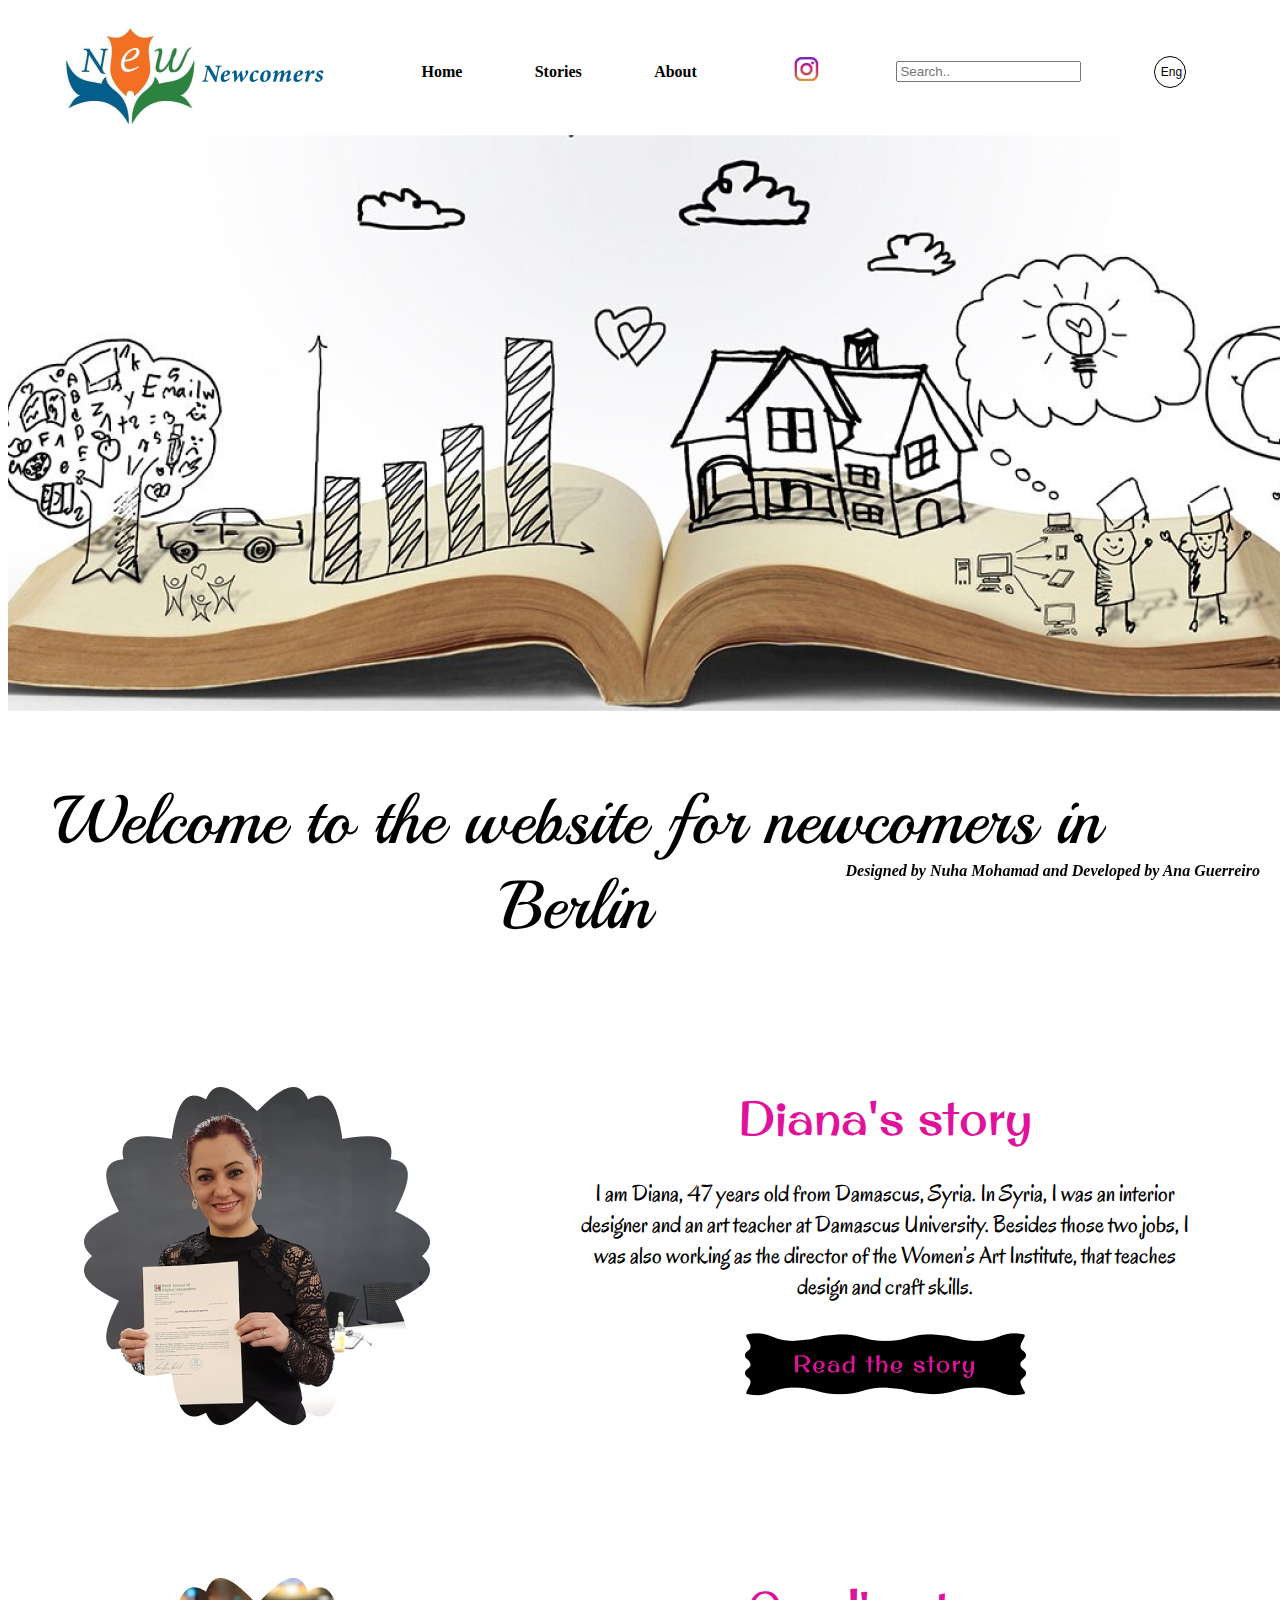
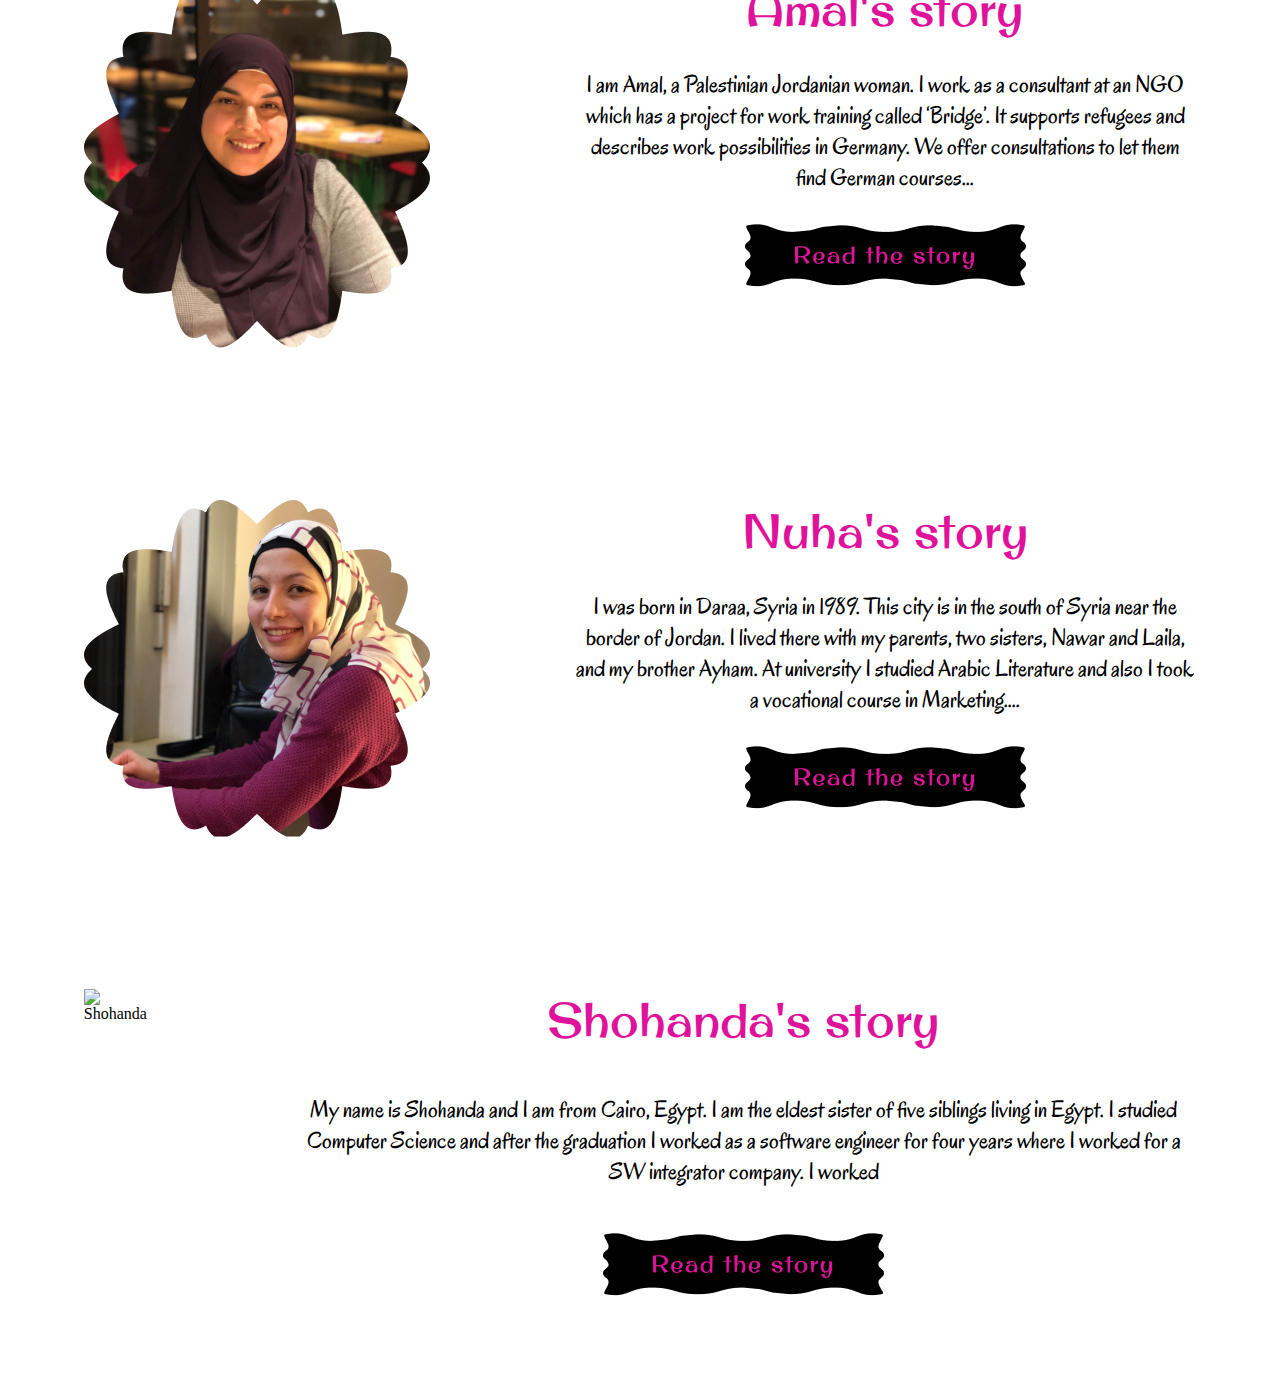
==== index.html @ a13de8ef "added nuha surname" ====
<!DOCTYPE html>
<html>

<head>
  <meta charset="utf-8">
  <title>Newcomers to Berlin</title>
  <meta name="viewport" content="width=device-width, initial-scale=1">
  <link href="https://fonts.googleapis.com/css?family=Playball" rel="stylesheet">
  <link href="https://fonts.googleapis.com/css?family=Original+Surfer&display=swap" rel="stylesheet">
  <link href="https://fonts.googleapis.com/css?family=Oregano|Original+Surfer&display=swap" rel="stylesheet">
  <link rel="shortcut icon" href="../images/logo3.jpg" type="image/x-icon">
  <link rel="stylesheet" href="../css/styles.css">
  <link rel="stylesheet" href="https://use.fontawesome.com/releases/v5.8.1/css/all.css" integrity="sha384-50oBUHEmvpQ+1lW4y57PTFmhCaXp0ML5d60M1M7uH2+nqUivzIebhndOJK28anvf" crossorigin="anonymous">
  <script language="javascript">

  </script>
</head>

<body>
  <header>
    <div class="nav">
      <div class="logo"><img src="../images/logo.png" alt="Newcomers"> </div>
      <div>Home</div>
      <div>Stories</div>
      <div>About</div>
      <div class="media">
        <i class="fab fa-facebook-square" data-fa-transform="grow-6"></i>
        <i class="fab fa-twitter"></i>
        <img class="inst" src="../images/instagram.png">
      </div>
      <input class="search" type="text" placeholder="Search..">
      <button class="language">Eng </button>
    </div>
  </header>


  <div class="main">
    <img src="../images/main.png" alt="Open book">
  </div>
  <div class="Welcome">Welcome to the website for newcomers in Berlin</div>
  <div class="story"><img src="../images/diana.png" alt="Diana with certificate">
    <div class="content">
      <div class="title">Diana's story</div>
      <div class="text">I am Diana, 47 years old from Damascus, Syria. In Syria,
        I was an interior designer and an art teacher at Damascus University. Besides those two jobs,
        I was also working as the director of the Women’s Art Institute, that teaches design and craft skills.</div>
      <div class="read"><a href="index2.html"><img src="../images/link.png" alt="Read the full story"></a></div>
    </div>
  </div>
  <div class="story"><img src="../images/amal.png" alt="Amal">
    <div class="content">
      <div class="title">Amal's story</div>
      <div class="text"> I am Amal, a Palestinian Jordanian woman.
        I work as a consultant at an NGO which has a project for work training called ‘Bridge’.
        It supports refugees and describes work possibilities in Germany.
        We offer consultations to let them find German courses...</div>
      <div class="read"><a href="index3.html"><img src="../images/link.png" alt="Read the full story"></a></div>
    </div>
  </div>

  <div class="story"><img src="../images/nuha.png" alt="Nuha">
    <div class="content">
      <div class="title">Nuha's story</div>
      <div class="text">I was born in Daraa, Syria in 1989.
        This city is in the south of Syria near the border of Jordan.
        I lived there with my parents, two sisters, Nawar and Laila, and my brother Ayham.
        At university I studied Arabic Literature and also I took a vocational course in Marketing....</div>
      <div class="read"><a href="index4.html"><img src="../images/link.png" alt="Read the full story"></a></div>
    </div>
  </div>
  <div class="story"><img src="../images/shohanda.png" alt="Shohanda">
    <div class="content">
      <div class="title">Shohanda's story</div>
      <div class="text">My name is Shohanda and I am from Cairo, Egypt.
        I am the eldest sister of five siblings living in Egypt.
        I studied Computer Science and after the graduation I worked as a software engineer for four years where I worked for a SW integrator company.
        I worked </div>
      <div class="read"><a href="index5.html"><img src="../images/link.png" alt="Read the full story"></a></div>
    </div>
  </div>

  </div>
  <footer>
    <div class="made">Designed by Nuha Mohamad and Developed by Ana Guerreiro</div>
  </footer>
</body>

</html>
---- css/styles.css ----
.nav{
  display: flex;
  justify-content: space-around;
  font-weight: bold;
  font-family: open Sans;
  align-items: center;
  margin-right: 50px;
  max-width: 100%;
}

.Search{
  width: 84px;
  height: 26.78px;
}
.fab{
  font-size: 25px;
  margin-left: 5px;
  margin-right: 5px;
}
.fa-facebook-square{
  color: #3b5998;
}

.fa-twitter{
  color: #1da1f2;
}

.inst{
  width: 25px;
  margin-left: 5px;
  margin-right: 5px;
}

.main{
  width: 100%;
}
.Welcome {
  text-align: center;
  font-family: Playball;
  font-size: 62px;
  width: 90%;
  padding-top: 5%;
  padding-bottom: 5%;
  font-size: 68px;
}
.language
{
  width: 32px;
  height: 32px;
  border-radius: 50%;
  background-color: white;
  border: 1px solid black;
  font-size: 12px;
}
.story{

display: flex;
padding: 6%;

}
.title {
font-family: original surfer;
display: block;
align-items:flex-start;
color: #E0129B;
font-size: 48px;
}

.text {
  font-family:oregano;
  display: flex;
  align-items: flex-start;
  font-size: 24px;
  padding-top: 5%;
}

.content {
  display: block;
  text-align: center;
  padding-left: 13%;
}

.essay {
  display: block;
  text-align: center;
  padding-right: 10%;
  padding-top: 5%;
  padding-left: 9%;
  text-align: justify;
  font-size: 18px;
  width: 500px;
  font-family: original surfer;
}
.read{
  padding-top: 5%;
}

.made{
  position: fixed;
  right: 0;
  bottom: 0;
  padding: 20px;
  text-align: right;
  font-weight: bold;
  font-style: italic;
}
slider {
 border: 5px solid #E0129B
 display: block;
 width: 91%;
 height: 68%;
 background-color: white;
 overflow: hidden;
 position: absolute;
}

slider > * {
 position: absolute;
 display: block;
 width: 100%;
 height: 100%;
 border:1px solid #E0129B;
 background: #1f1f1f;
 animation: slide 12s infinite;
 overflow: hidden;
}

slide:nth-child(1){
 left: 0%;
 animation-delay: -2s;
 background-color: white;
 background-position: center;
 overflow: hidden;
}

slide:nth-child(2){
 animation-delay: 4s;
 background-color: white;

 background-position: center;
 overflow: hidden;
}

slide:nth-child(3){
 animation-delay: 6s;
 background-color: white;

 background-position: center;
 overflow: hidden;
}




slide p {
 font-family: Comfortaa;
 font-size: 70px;
 text-align: center;
 display: inline-block;
 width: 100%;
 margin-top: 340px;
 color: #fff;
}

@keyframes slide {
 0% { left: 100%; width: 100%; }
 5% { left: 0%; }
 25% { left: 0%; }
 30% { left: -100%; width: 100%; }
 30.0001% { left: -100%; width: 0%; }
 100% { left: 100%; width: 0%; }
}

#comments
{
  margin-left: 5vh;
  font-family: original surfer;
  width: 40%;
  color: #E0129B;
  height: 18vh;
  border-color: #E0129B;
  border-radius: 15px;
}

.commentbutton
{
  margin-left: 5vh;
  background-color: #E0129B;
  border-radius: 5px;
  align-items: left;
  border-color: #E0129B;
}

.others
{
  font-size: 11vh;
  font-family: original surfer;
  text-align: center;
  color: #E0129B;
}
@media screen and (min-width: 300px) and (max-width: 600px) {

  .search
  {
    display: none;
  }
  .media{
    display: none;
  }
  .language{
    display: none;
  }
  .nav{
    padding-left: 25vh;
    display:flex;

    display: center;
  }
  .main{
    width: 60%;
    height: 60%;
  }
  .Welcome {
    font-size: 40px;
    width: 90%;
    padding-left: 15vh;
  }
  .text{
    display: none;
  }

  .story{
    display: block;
    padding-left:12vh;
  }
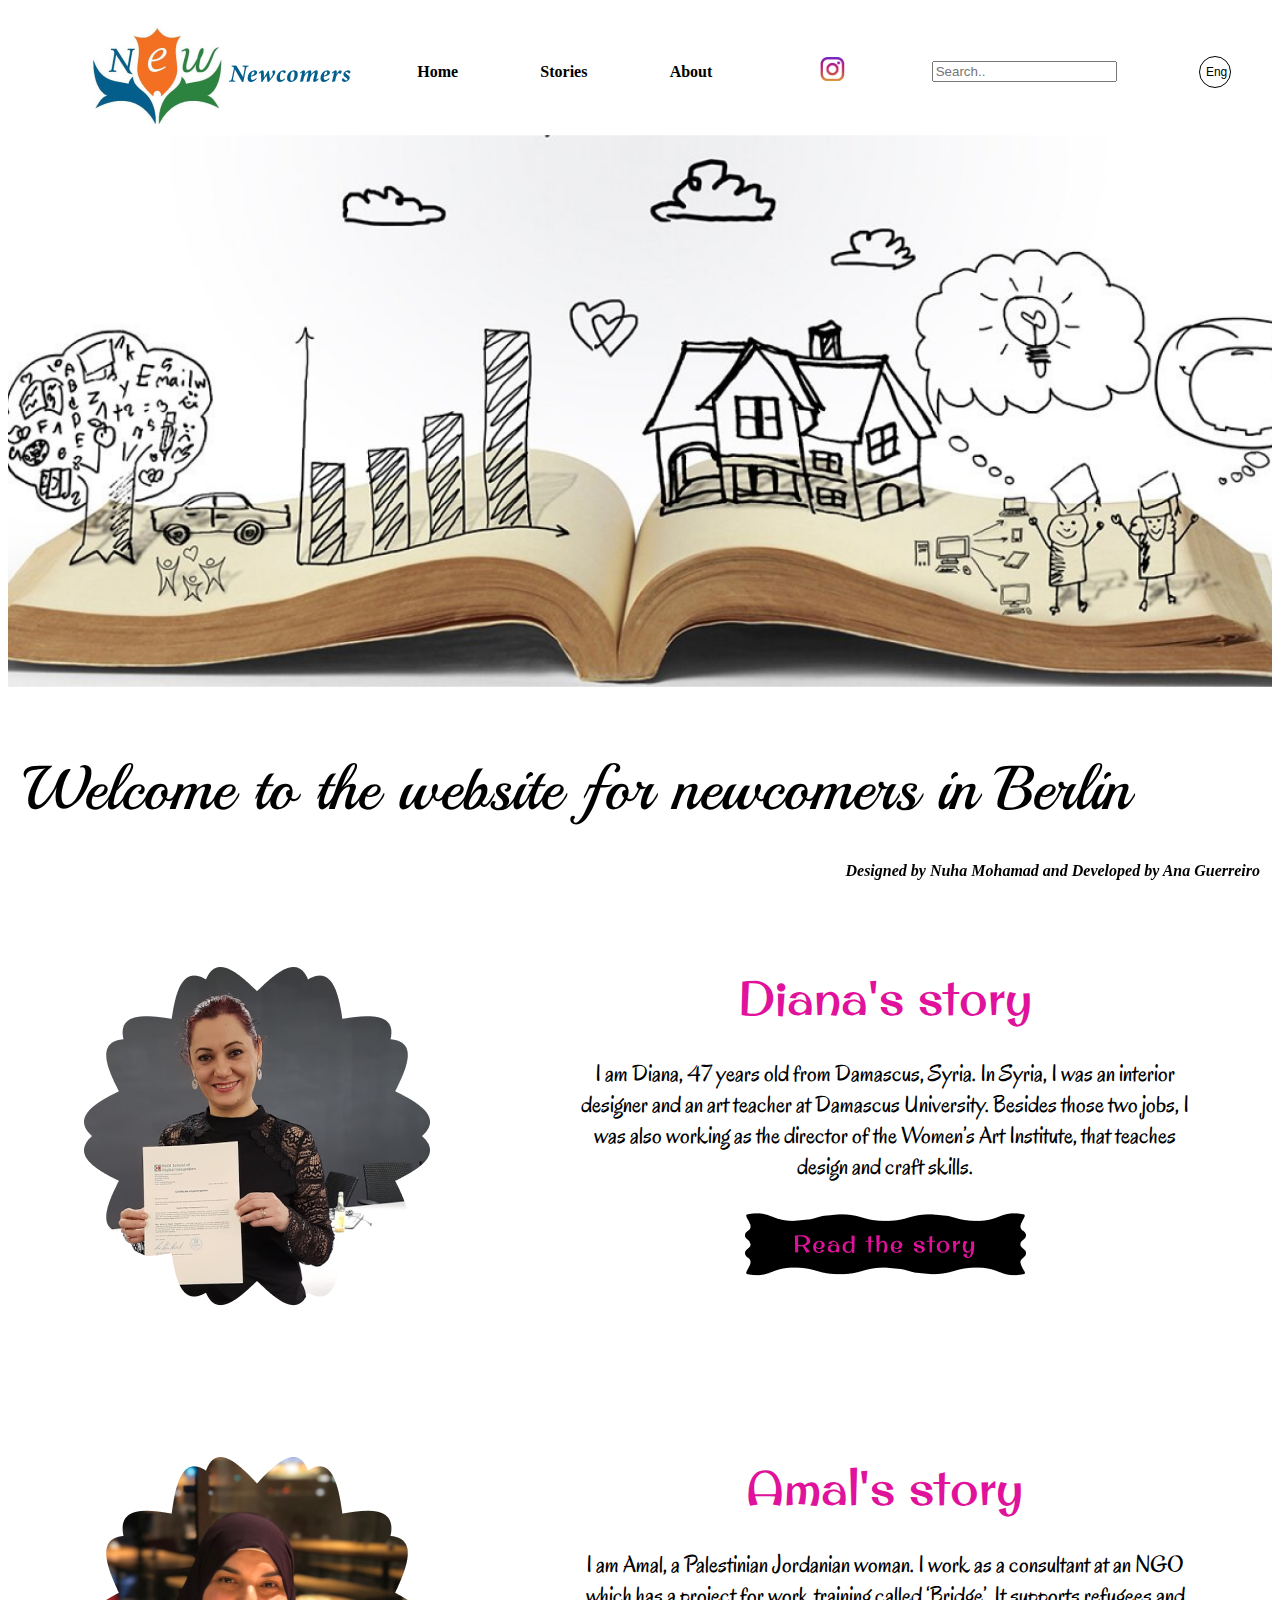
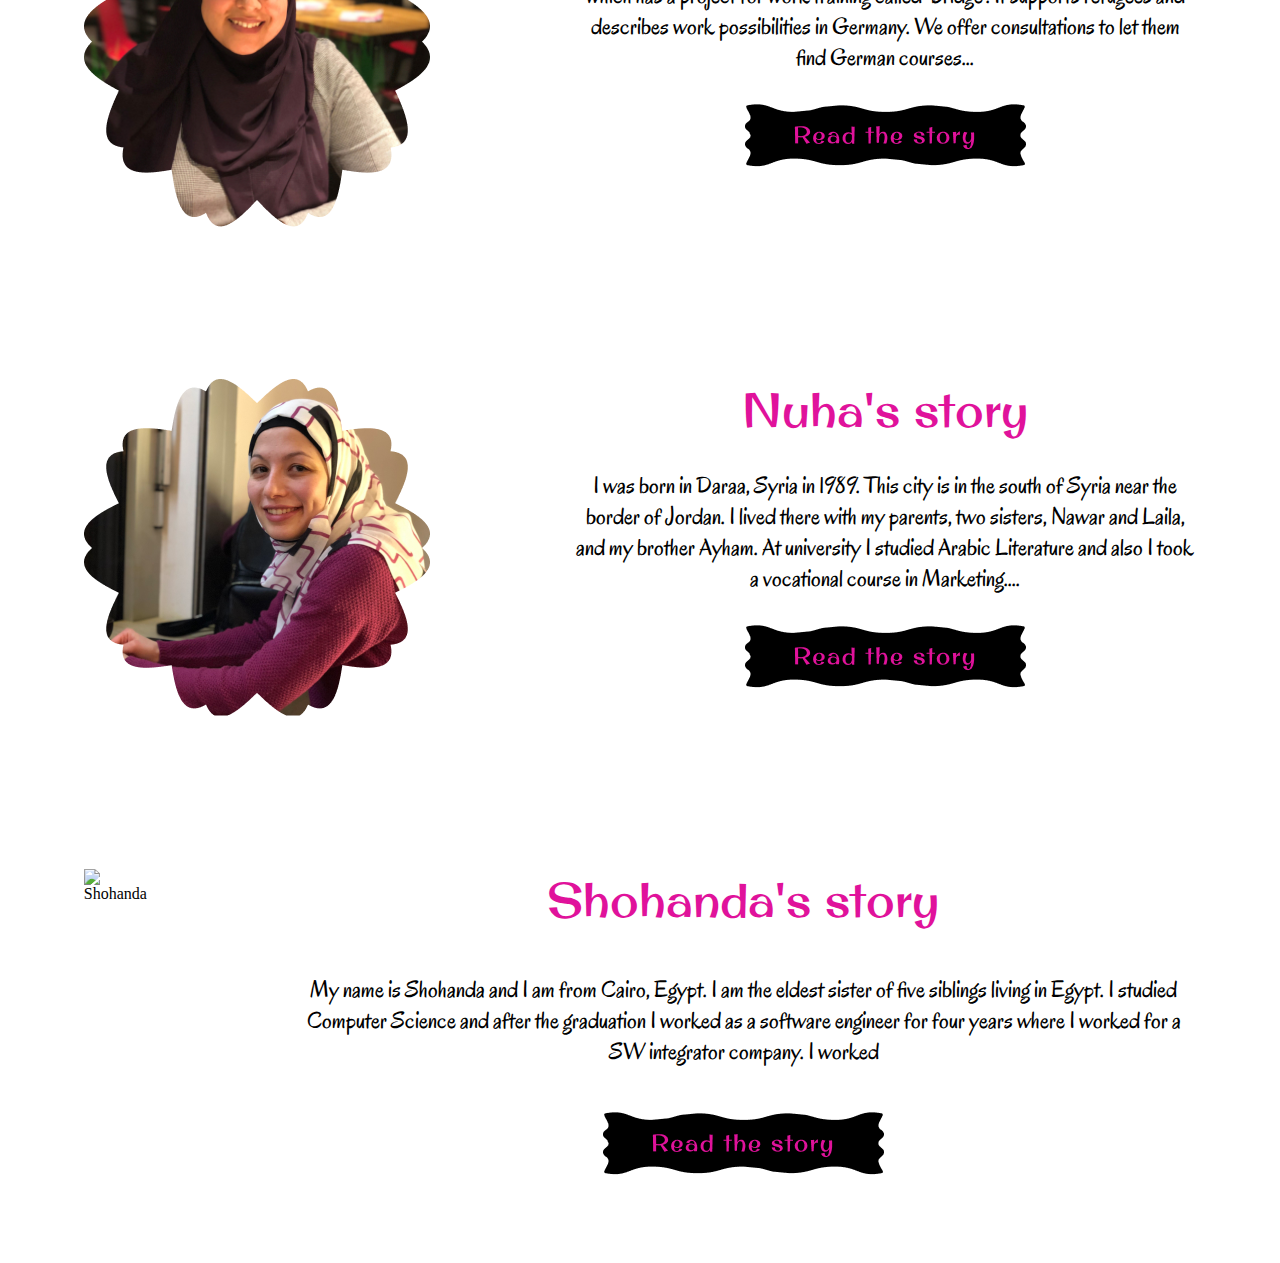
==== commit 21bf6b60: "mobile responsive design" ====
--- a/index.html
+++ b/index.html
@@ -8,74 +8,75 @@
   <link href="https://fonts.googleapis.com/css?family=Playball" rel="stylesheet">
   <link href="https://fonts.googleapis.com/css?family=Original+Surfer&display=swap" rel="stylesheet">
   <link href="https://fonts.googleapis.com/css?family=Oregano|Original+Surfer&display=swap" rel="stylesheet">
-  <link rel="shortcut icon" href="../images/logo3.jpg" type="image/x-icon">
-  <link rel="stylesheet" href="../css/styles.css">
+  <link rel="shortcut icon" href="images/logo3.jpg" type="image/x-icon">
+  <link rel="stylesheet" href="css/styles.css">
   <link rel="stylesheet" href="https://use.fontawesome.com/releases/v5.8.1/css/all.css" integrity="sha384-50oBUHEmvpQ+1lW4y57PTFmhCaXp0ML5d60M1M7uH2+nqUivzIebhndOJK28anvf" crossorigin="anonymous">
   <script language="javascript">
 
   </script>
 </head>
-
 <body>
   <header>
+    <div class="container1">
+    <div class="logo"><img src="images/logo.png" alt="Newcomers"> </div>
     <div class="nav">
-      <div class="logo"><img src="../images/logo.png" alt="Newcomers"> </div>
-      <div>Home</div>
-      <div>Stories</div>
-      <div>About</div>
+      <div class="home">Home</div>
+      <div class="stories">Stories</div>
+      <div class="about">About</div>
       <div class="media">
         <i class="fab fa-facebook-square" data-fa-transform="grow-6"></i>
         <i class="fab fa-twitter"></i>
-        <img class="inst" src="../images/instagram.png">
+        <img class="inst" src="images/instagram.png">
       </div>
       <input class="search" type="text" placeholder="Search..">
       <button class="language">Eng </button>
     </div>
+  </div>
   </header>
-
-
   <div class="main">
-    <img src="../images/main.png" alt="Open book">
+  <img class="book"src="images/main.png" alt="Open book">
   </div>
+  <div class="welcoming">
   <div class="Welcome">Welcome to the website for newcomers in Berlin</div>
-  <div class="story"><img src="../images/diana.png" alt="Diana with certificate">
+  </div>
+  <div class="story"><img src="images/diana.png" alt="Diana with certificate">
     <div class="content">
       <div class="title">Diana's story</div>
       <div class="text">I am Diana, 47 years old from Damascus, Syria. In Syria,
         I was an interior designer and an art teacher at Damascus University. Besides those two jobs,
         I was also working as the director of the Women’s Art Institute, that teaches design and craft skills.</div>
-      <div class="read"><a href="index2.html"><img src="../images/link.png" alt="Read the full story"></a></div>
+      <div class="read"><a href="index2.html"><img src="images/link.png" alt="Read the full story"></a></div>
     </div>
   </div>
-  <div class="story"><img src="../images/amal.png" alt="Amal">
+  <div class="story"><img src="images/amal.png" alt="Amal">
     <div class="content">
       <div class="title">Amal's story</div>
       <div class="text"> I am Amal, a Palestinian Jordanian woman.
         I work as a consultant at an NGO which has a project for work training called ‘Bridge’.
         It supports refugees and describes work possibilities in Germany.
         We offer consultations to let them find German courses...</div>
-      <div class="read"><a href="index3.html"><img src="../images/link.png" alt="Read the full story"></a></div>
+      <div class="read"><a href="index3.html"><img src="images/link.png" alt="Read the full story"></a></div>
     </div>
   </div>
 
-  <div class="story"><img src="../images/nuha.png" alt="Nuha">
+  <div class="story"><img src="images/nuha.png" alt="Nuha">
     <div class="content">
       <div class="title">Nuha's story</div>
       <div class="text">I was born in Daraa, Syria in 1989.
         This city is in the south of Syria near the border of Jordan.
         I lived there with my parents, two sisters, Nawar and Laila, and my brother Ayham.
         At university I studied Arabic Literature and also I took a vocational course in Marketing....</div>
-      <div class="read"><a href="index4.html"><img src="../images/link.png" alt="Read the full story"></a></div>
+      <div class="read"><a href="index4.html"><img src="images/link.png" alt="Read the full story"></a></div>
     </div>
   </div>
-  <div class="story"><img src="../images/shohanda.png" alt="Shohanda">
+  <div class="story"><img src="images/shohanda.png" alt="Shohanda">
     <div class="content">
       <div class="title">Shohanda's story</div>
       <div class="text">My name is Shohanda and I am from Cairo, Egypt.
         I am the eldest sister of five siblings living in Egypt.
         I studied Computer Science and after the graduation I worked as a software engineer for four years where I worked for a SW integrator company.
         I worked </div>
-      <div class="read"><a href="index5.html"><img src="../images/link.png" alt="Read the full story"></a></div>
+      <div class="read"><a href="index5.html"><img src="images/link.png" alt="Read the full story"></a></div>
     </div>
   </div>
 
--- a/css/styles.css
+++ b/css/styles.css
@@ -1,11 +1,31 @@
+.container1{
+  display: flex;
+  max-width: 100%;
+}
+
+.main{
+  display: flex;
+  justify-content: center;
+}
+.container2{
+  margin: 3%;
+  display: flex;
+  width: 100%;
+
+}
+.logo{
+  padding-left: 5%;
+
+}
 .nav{
   display: flex;
   justify-content: space-around;
+  flex-shrink: 1;
   font-weight: bold;
   font-family: open Sans;
+  width: 72%;
   align-items: center;
-  margin-right: 50px;
-  max-width: 100%;
+
 }
 
 .Search{
@@ -31,7 +51,8 @@
   margin-right: 5px;
 }
 
-.main{
+.book{
+  display: flex;
   width: 100%;
 }
 .Welcome {
@@ -41,7 +62,7 @@
   width: 90%;
   padding-top: 5%;
   padding-bottom: 5%;
-  font-size: 68px;
+
 }
 .language
 {
@@ -198,8 +219,27 @@
   text-align: center;
   color: #E0129B;
 }
-@media screen and (min-width: 300px) and (max-width: 600px) {
-
+
+footer{
+  display: flex;
+}
+@media screen and (min-width: 300px) and (max-width: 700px) {
+
+  .container1{
+    flex-direction: column;
+  }
+
+  .logo{
+    padding-right: 10%;
+    width: 40%;
+  }
+  .nav{
+    padding-left: 5%;
+  }
+
+  .home{
+    padding: 3%;
+  }
   .search
   {
     display: none;
@@ -210,26 +250,56 @@
   .language{
     display: none;
   }
-  .nav{
-    padding-left: 25vh;
-    display:flex;
-
-    display: center;
-  }
-  .main{
-    width: 60%;
-    height: 60%;
-  }
-  .Welcome {
-    font-size: 40px;
-    width: 90%;
-    padding-left: 15vh;
-  }
-  .text{
+  .stories{
+    padding: 3%;
+  }
+
+  .about{
+    padding: 3%;
+  }
+  .book{
+    display: flex;
+    justify-content: center;
+  }
+
+  .book1{
+    align-items: center;
+    max-width: 100%;
+  }
+
+  .essay{
+    text-align: center;
+    font-size: 70%;
+    width: 100%;
+  }
+  .Welcoming {
+    display: flex;
+
+  }
+.welcome{
+  font-size: 40px;
+  width: 90%;
+  padding-left: 5%;
+
+}
+
+  .story{
+    display: flex;
+    max-width: 70%;
+    flex-direction: column;
+    justify-content: center;
+    padding-right: 5%;
+    padding-left: 10%;
+
+  }
+  .others{
     display: none;
   }
-
-  .story{
-    display: block;
-    padding-left:12vh;
-  }
+.ppt{
+  display: none;
+}
+.made{
+  text-align: right;
+  padding-top: 2%;
+  font-size: 50%;
+}
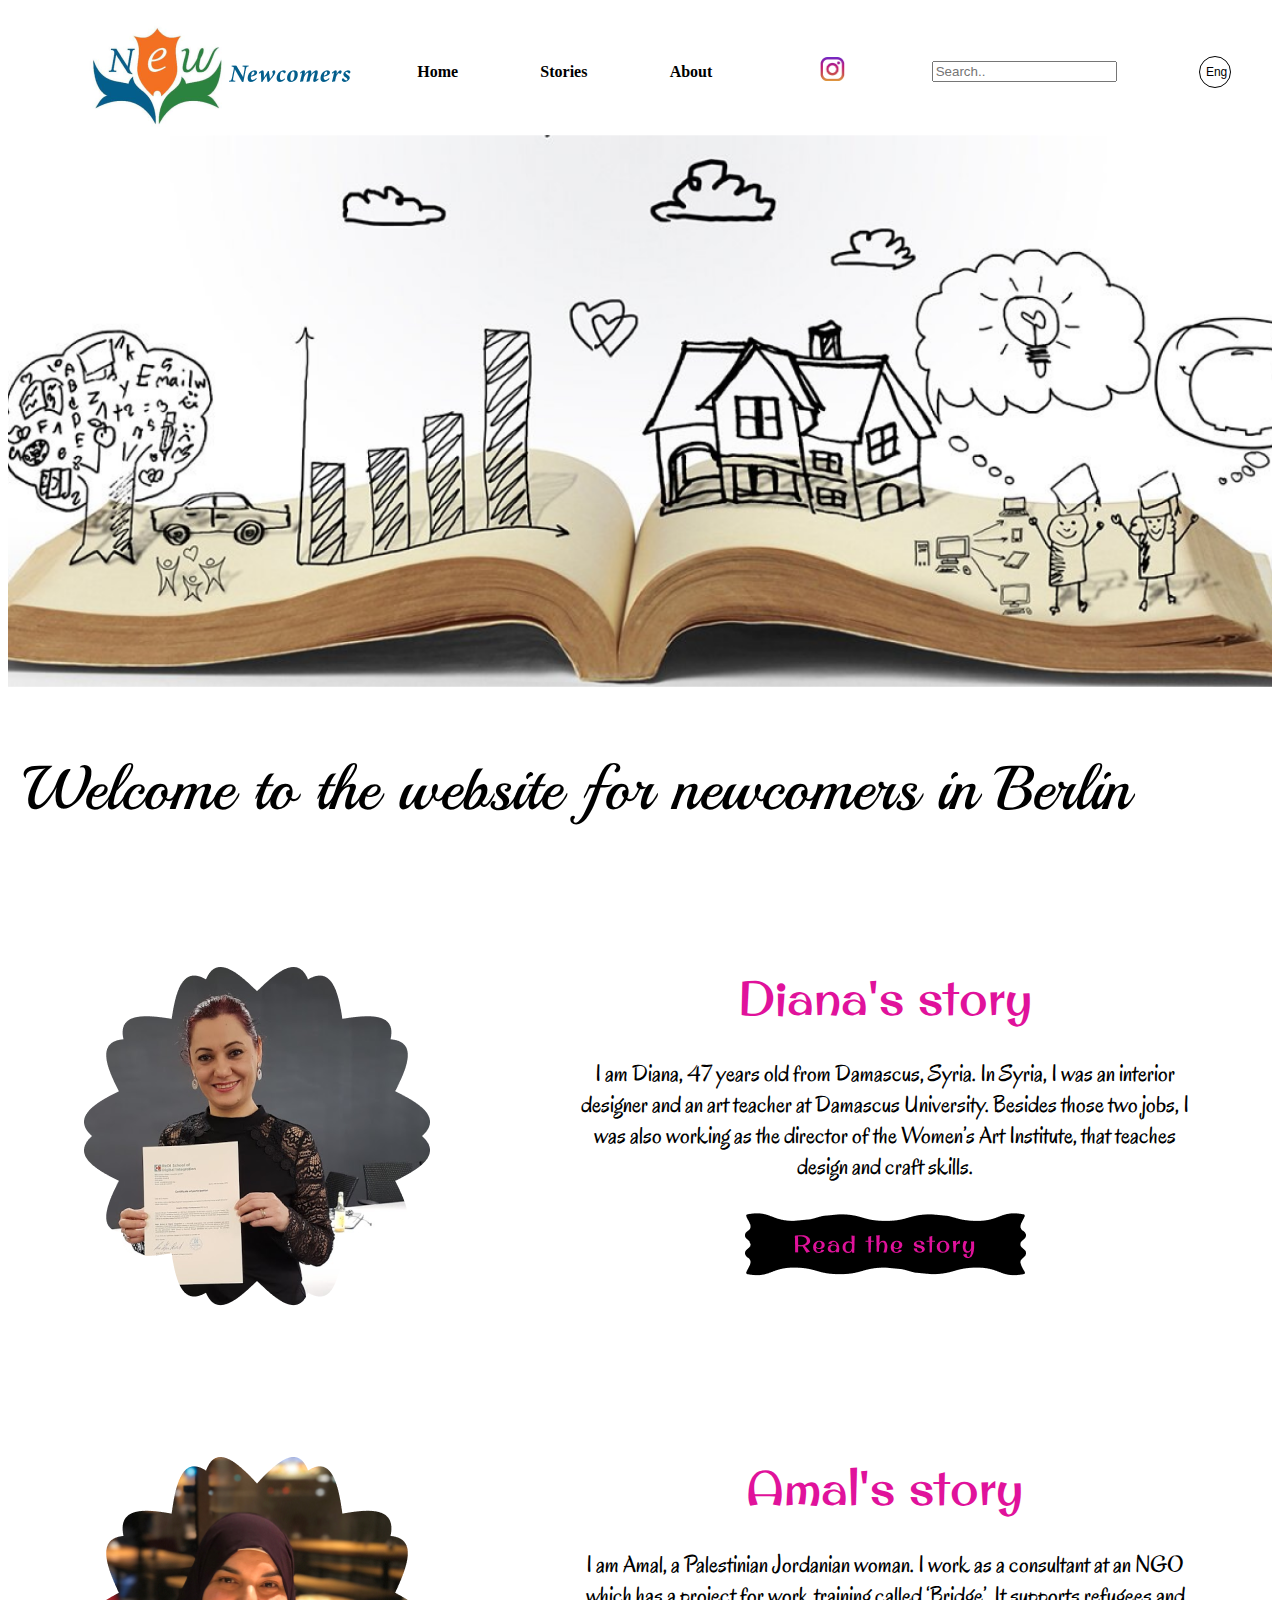
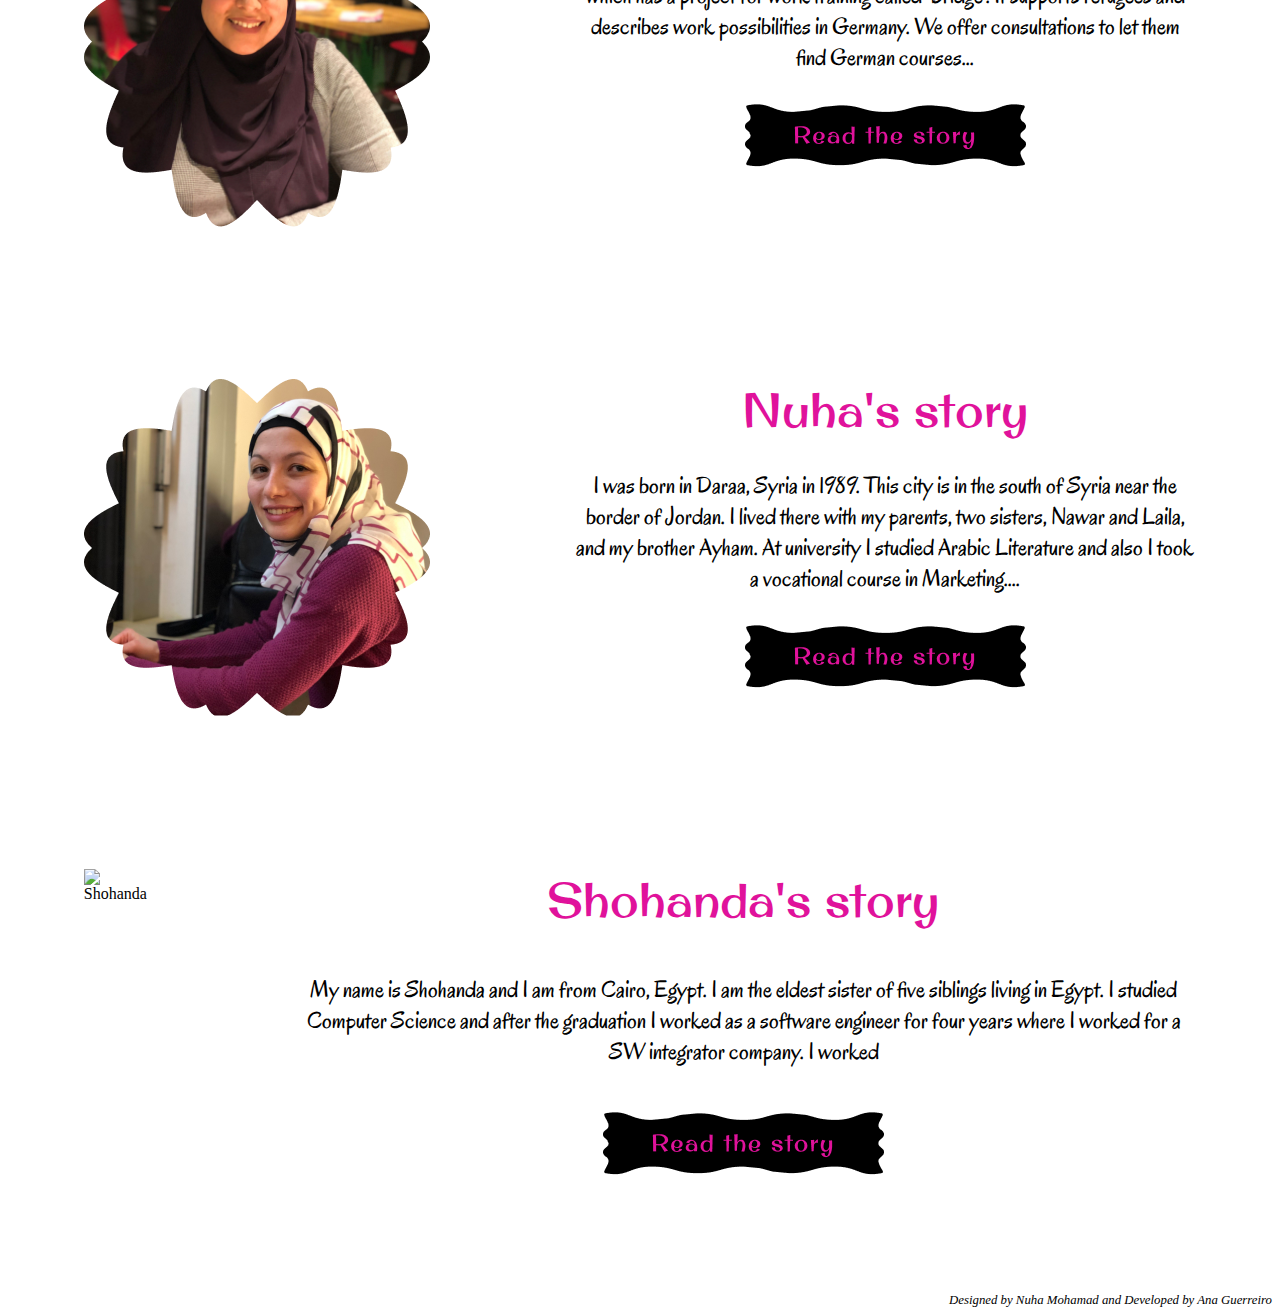
==== commit b7f253cc: "Added class face to img and changed display to grid on the mobile layout" ====
--- a/index.html
+++ b/index.html
@@ -39,7 +39,7 @@
   <div class="welcoming">
   <div class="Welcome">Welcome to the website for newcomers in Berlin</div>
   </div>
-  <div class="story"><img src="images/diana.png" alt="Diana with certificate">
+  <div class="story"><img class="face" src="images/diana.png" alt="Diana with certificate">
     <div class="content">
       <div class="title">Diana's story</div>
       <div class="text">I am Diana, 47 years old from Damascus, Syria. In Syria,
@@ -48,7 +48,7 @@
       <div class="read"><a href="index2.html"><img src="images/link.png" alt="Read the full story"></a></div>
     </div>
   </div>
-  <div class="story"><img src="images/amal.png" alt="Amal">
+  <div class="story"><img class="face" src="images/amal.png" alt="Amal">
     <div class="content">
       <div class="title">Amal's story</div>
       <div class="text"> I am Amal, a Palestinian Jordanian woman.
@@ -59,7 +59,7 @@
     </div>
   </div>
 
-  <div class="story"><img src="images/nuha.png" alt="Nuha">
+  <div class="story"><img class="face" src="images/nuha.png" alt="Nuha">
     <div class="content">
       <div class="title">Nuha's story</div>
       <div class="text">I was born in Daraa, Syria in 1989.
@@ -69,7 +69,7 @@
       <div class="read"><a href="index4.html"><img src="images/link.png" alt="Read the full story"></a></div>
     </div>
   </div>
-  <div class="story"><img src="images/shohanda.png" alt="Shohanda">
+  <div class="story"><img class="face" src="images/shohanda.png" alt="Shohanda">
     <div class="content">
       <div class="title">Shohanda's story</div>
       <div class="text">My name is Shohanda and I am from Cairo, Egypt.
--- a/css/styles.css
+++ b/css/styles.css
@@ -117,13 +117,16 @@
 }
 
 .made{
-  position: fixed;
-  right: 0;
+  height: 4%;
+
+  left: 0;
   bottom: 0;
-  padding: 20px;
+  width: 100%;
   text-align: right;
-  font-weight: bold;
+  background-color: white;
   font-style: italic;
+  padding-top: 3%;
+  font-size: 80%;
 }
 slider {
  border: 5px solid #E0129B
@@ -226,7 +229,8 @@
 @media screen and (min-width: 300px) and (max-width: 700px) {
 
   .container1{
-    flex-direction: column;
+    display: grid;
+    grid-template-columns: auto;
   }
 
   .logo{
@@ -252,6 +256,7 @@
   }
   .stories{
     padding: 3%;
+
   }
 
   .about{
@@ -268,9 +273,9 @@
   }
 
   .essay{
-    text-align: center;
+    text-align: justify;
     font-size: 70%;
-    width: 100%;
+    width: 90%;
   }
   .Welcoming {
     display: flex;
@@ -284,19 +289,32 @@
 }
 
   .story{
-    display: flex;
+    display: grid;
     max-width: 70%;
-    flex-direction: column;
+    max-height: 70%;
     justify-content: center;
     padding-right: 5%;
     padding-left: 10%;
 
   }
+
+  .face{
+    width: 90%;
+    padding-left: 7%;
+    padding-top: 5%;
+    padding-bottom: 5%;
+  }
   .others{
     display: none;
   }
 .ppt{
   display: none;
+}
+
+#comments{
+  width: 80%;
+  max-height: 70px;
+
 }
 .made{
   text-align: right;
